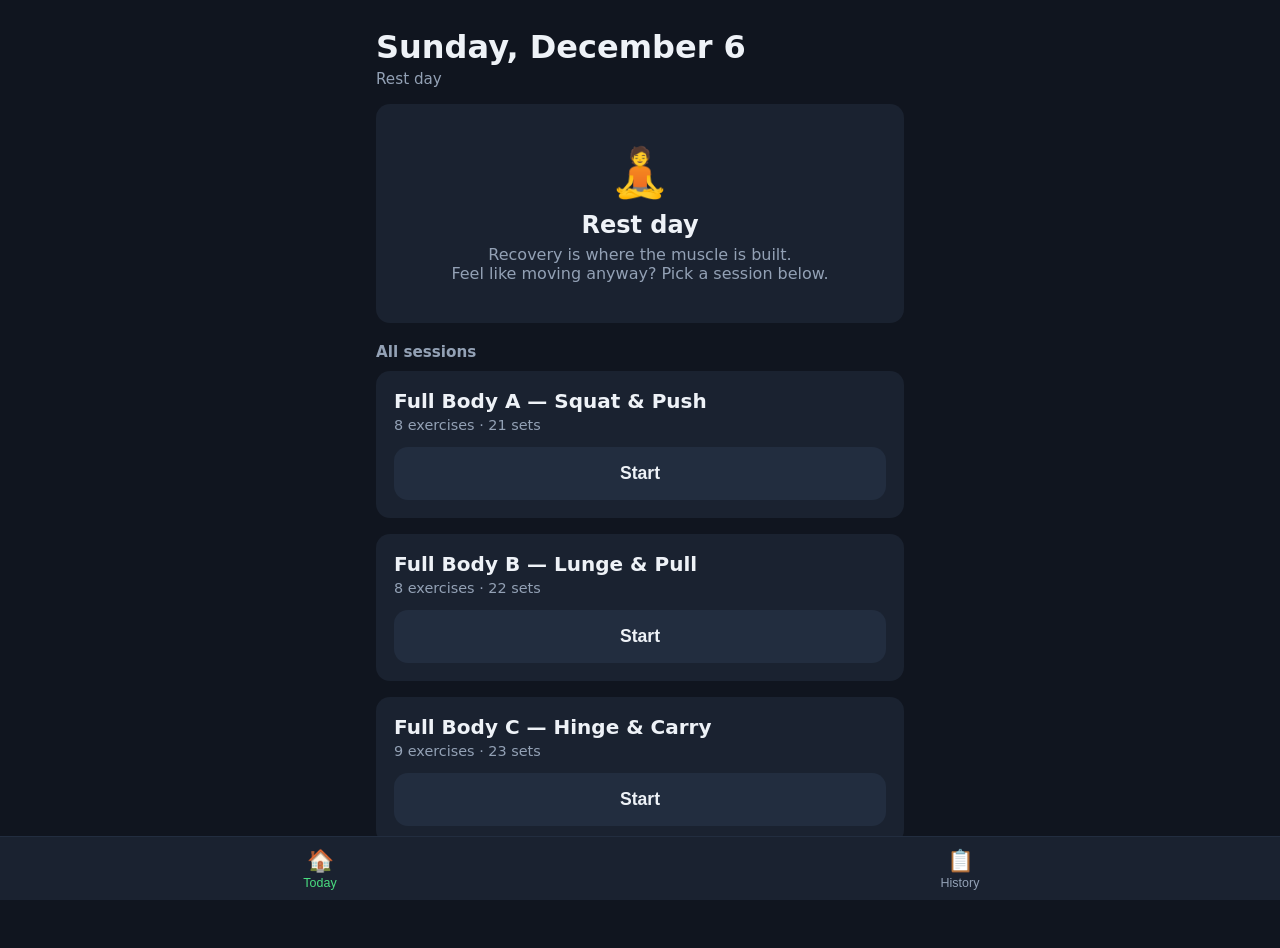
==== index.html @ 56bd041f "Home Trainer: personal AI-backed workout PWA Static web app: Today view, workout player (2-frame exe" ====
<!DOCTYPE html>
<html lang="en">
<head>
  <meta charset="UTF-8">
  <meta name="viewport" content="width=device-width, initial-scale=1.0, viewport-fit=cover">
  <meta name="theme-color" content="#10151f">
  <title>Home Trainer</title>
  <link rel="manifest" href="./manifest.json">
  <link rel="icon" href="./img/icon.svg" type="image/svg+xml">
  <link rel="apple-touch-icon" href="./img/icon-192.png">
  <link rel="stylesheet" href="./css/style.css">
</head>
<body>
  <main id="view-root">
    <!-- TODAY VIEW -->
    <section id="view-today" class="view">
      <header class="app-header">
        <h1 id="today-date">Today</h1>
        <p id="today-subtitle" class="subtitle"></p>
      </header>
      <div id="today-content"></div>
    </section>

    <!-- PLAYER VIEW -->
    <section id="view-player" class="view hidden">
      <div id="player-content"></div>
    </section>

    <!-- HISTORY VIEW -->
    <section id="view-history" class="view hidden">
      <header class="app-header">
        <h1>History</h1>
        <p class="subtitle">Your completed workouts</p>
      </header>
      <div id="history-content"></div>
      <div class="history-actions">
        <button id="btn-export" class="btn btn-secondary">Export JSON</button>
        <button id="btn-copy" class="btn btn-secondary">Copy to clipboard</button>
      </div>
    </section>
  </main>

  <nav id="bottom-nav">
    <button data-nav="today" class="nav-btn active">
      <span class="nav-icon">&#127968;</span><span>Today</span>
    </button>
    <button data-nav="history" class="nav-btn">
      <span class="nav-icon">&#128203;</span><span>History</span>
    </button>
  </nav>

  <script src="./js/timer.js"></script>
  <script src="./js/history.js"></script>
  <script src="./js/player.js"></script>
  <script src="./js/app.js"></script>
</body>
</html>
---- css/style.css ----
:root {
  --bg: #10151f;
  --surface: #1a2230;
  --surface-2: #222d3f;
  --text: #eef2f7;
  --text-dim: #93a1b5;
  --accent: #4ade80;
  --accent-dark: #16a34a;
  --warn: #fbbf24;
  --danger: #f87171;
  --radius: 14px;
  --nav-height: 64px;
}

* { margin: 0; padding: 0; box-sizing: border-box; }

html, body {
  background: var(--bg);
  color: var(--text);
  font-family: system-ui, -apple-system, "Segoe UI", Roboto, sans-serif;
  -webkit-tap-highlight-color: transparent;
}

body { min-height: 100vh; min-height: 100dvh; }

#view-root {
  max-width: 560px;
  margin: 0 auto;
  padding: 16px 16px calc(var(--nav-height) + 24px);
}

.hidden { display: none !important; }

.app-header { padding: 12px 0 16px; }
.app-header h1 { font-size: 1.6rem; }
.subtitle { color: var(--text-dim); font-size: 0.95rem; margin-top: 4px; }

/* ---------- buttons ---------- */
.btn {
  display: block;
  width: 100%;
  border: none;
  border-radius: var(--radius);
  padding: 16px;
  font-size: 1.1rem;
  font-weight: 600;
  cursor: pointer;
  color: #08110a;
  background: var(--accent);
  touch-action: manipulation;
}
.btn:active { transform: scale(0.98); }
.btn-secondary { background: var(--surface-2); color: var(--text); }
.btn-ghost { background: none; color: var(--text-dim); font-size: 0.95rem; padding: 10px; }
.btn-danger { background: var(--danger); color: #1d0505; }
.btn + .btn { margin-top: 10px; }

/* ---------- today view ---------- */
.session-card {
  background: var(--surface);
  border-radius: var(--radius);
  padding: 18px;
  margin-bottom: 16px;
}
.session-card h2 { font-size: 1.25rem; margin-bottom: 4px; }
.session-meta { color: var(--text-dim); font-size: 0.9rem; margin-bottom: 14px; }

.exercise-row {
  display: flex;
  align-items: center;
  gap: 12px;
  padding: 9px 0;
  border-bottom: 1px solid var(--surface-2);
}
.exercise-row:last-of-type { border-bottom: none; }
.exercise-thumb {
  width: 52px; height: 52px;
  border-radius: 8px;
  object-fit: cover;
  background: #fff;
  flex-shrink: 0;
}
.exercise-row .name { font-weight: 600; font-size: 0.98rem; }
.exercise-row .detail { color: var(--text-dim); font-size: 0.85rem; margin-top: 2px; }

.rest-day {
  text-align: center;
  padding: 40px 16px;
  background: var(--surface);
  border-radius: var(--radius);
  margin-bottom: 16px;
}
.rest-day .big { font-size: 3rem; margin-bottom: 10px; }
.rest-day p { color: var(--text-dim); margin-top: 6px; }

.other-sessions { margin-top: 20px; }
.other-sessions h3 { font-size: 0.95rem; color: var(--text-dim); margin-bottom: 10px; font-weight: 600; }

/* ---------- player ---------- */
.player-top {
  display: flex;
  justify-content: space-between;
  align-items: center;
  padding: 8px 0 12px;
}
.player-progress { color: var(--text-dim); font-size: 0.9rem; font-weight: 600; }

.progress-bar {
  height: 6px;
  background: var(--surface-2);
  border-radius: 3px;
  overflow: hidden;
  margin-bottom: 16px;
}
.progress-bar > div {
  height: 100%;
  background: var(--accent);
  border-radius: 3px;
  transition: width 0.4s ease;
}

.player-card {
  background: var(--surface);
  border-radius: var(--radius);
  padding: 18px;
  text-align: center;
}
.player-card h2 { font-size: 1.35rem; margin-bottom: 2px; }
.player-card .muscles { color: var(--text-dim); font-size: 0.85rem; margin-bottom: 12px; text-transform: capitalize; }

.anim-frame {
  width: 100%;
  max-width: 400px;
  aspect-ratio: 4 / 3;
  object-fit: contain;
  background: #fff;
  border-radius: 10px;
  margin: 0 auto 14px;
  display: block;
}

.set-info { font-size: 1.05rem; font-weight: 700; margin-bottom: 4px; }
.set-target {
  font-size: 2.2rem;
  font-weight: 800;
  color: var(--accent);
  margin: 6px 0;
}
.set-note { color: var(--warn); font-size: 0.92rem; margin-bottom: 10px; }

.stepper-row {
  display: flex;
  justify-content: center;
  gap: 18px;
  margin: 12px 0;
}
.stepper { display: flex; align-items: center; gap: 8px; }
.stepper label { color: var(--text-dim); font-size: 0.85rem; }
.stepper button {
  width: 44px; height: 44px;
  border-radius: 50%;
  border: none;
  background: var(--surface-2);
  color: var(--text);
  font-size: 1.4rem;
  cursor: pointer;
}
.stepper .value { min-width: 64px; font-size: 1.25rem; font-weight: 700; }

.timer-display {
  font-size: 4.2rem;
  font-weight: 800;
  font-variant-numeric: tabular-nums;
  margin: 8px 0;
}
.timer-display.resting { color: #7dd3fc; }
.timer-display.working { color: var(--accent); }

.rest-screen { text-align: center; padding: 30px 16px; }
.rest-screen h2 { color: var(--text-dim); font-weight: 600; margin-bottom: 6px; }
.next-up {
  background: var(--surface);
  border-radius: var(--radius);
  padding: 14px;
  margin: 18px 0;
  display: flex;
  align-items: center;
  gap: 12px;
  text-align: left;
}

.instructions {
  text-align: left;
  margin-top: 14px;
  color: var(--text-dim);
  font-size: 0.92rem;
  line-height: 1.5;
}
.instructions summary {
  cursor: pointer;
  color: var(--text);
  font-weight: 600;
  padding: 6px 0;
}
.instructions ol { padding-left: 20px; margin-top: 8px; }
.instructions li { margin-bottom: 6px; }

.player-actions { margin-top: 16px; }

.done-screen { text-align: center; padding: 30px 16px; }
.done-screen .big { font-size: 3.5rem; margin-bottom: 12px; }
.done-screen h2 { margin-bottom: 8px; }
.done-screen p { color: var(--text-dim); margin-bottom: 20px; }
.done-screen textarea {
  width: 100%;
  background: var(--surface);
  color: var(--text);
  border: 1px solid var(--surface-2);
  border-radius: 10px;
  padding: 12px;
  font-size: 1rem;
  font-family: inherit;
  min-height: 80px;
  margin-bottom: 16px;
}

/* ---------- history ---------- */
.history-entry {
  background: var(--surface);
  border-radius: var(--radius);
  padding: 14px 16px;
  margin-bottom: 12px;
}
.history-entry .date { font-weight: 700; }
.history-entry .session-name { color: var(--accent); font-size: 0.95rem; margin: 2px 0 8px; }
.history-entry .line { color: var(--text-dim); font-size: 0.88rem; padding: 2px 0; }
.history-entry .note { color: var(--warn); font-size: 0.88rem; margin-top: 6px; font-style: italic; }
.history-empty { color: var(--text-dim); text-align: center; padding: 40px 0; }
.history-actions { margin-top: 8px; }

/* ---------- bottom nav ---------- */
#bottom-nav {
  position: fixed;
  bottom: 0; left: 0; right: 0;
  height: var(--nav-height);
  background: var(--surface);
  border-top: 1px solid var(--surface-2);
  display: flex;
  padding-bottom: env(safe-area-inset-bottom);
}
.nav-btn {
  flex: 1;
  background: none;
  border: none;
  color: var(--text-dim);
  font-size: 0.78rem;
  display: flex;
  flex-direction: column;
  align-items: center;
  justify-content: center;
  gap: 2px;
  cursor: pointer;
}
.nav-btn.active { color: var(--accent); }
.nav-icon { font-size: 1.35rem; }

@media (min-width: 700px) {
  .app-header h1 { font-size: 2rem; }
  .timer-display { font-size: 5.5rem; }
}
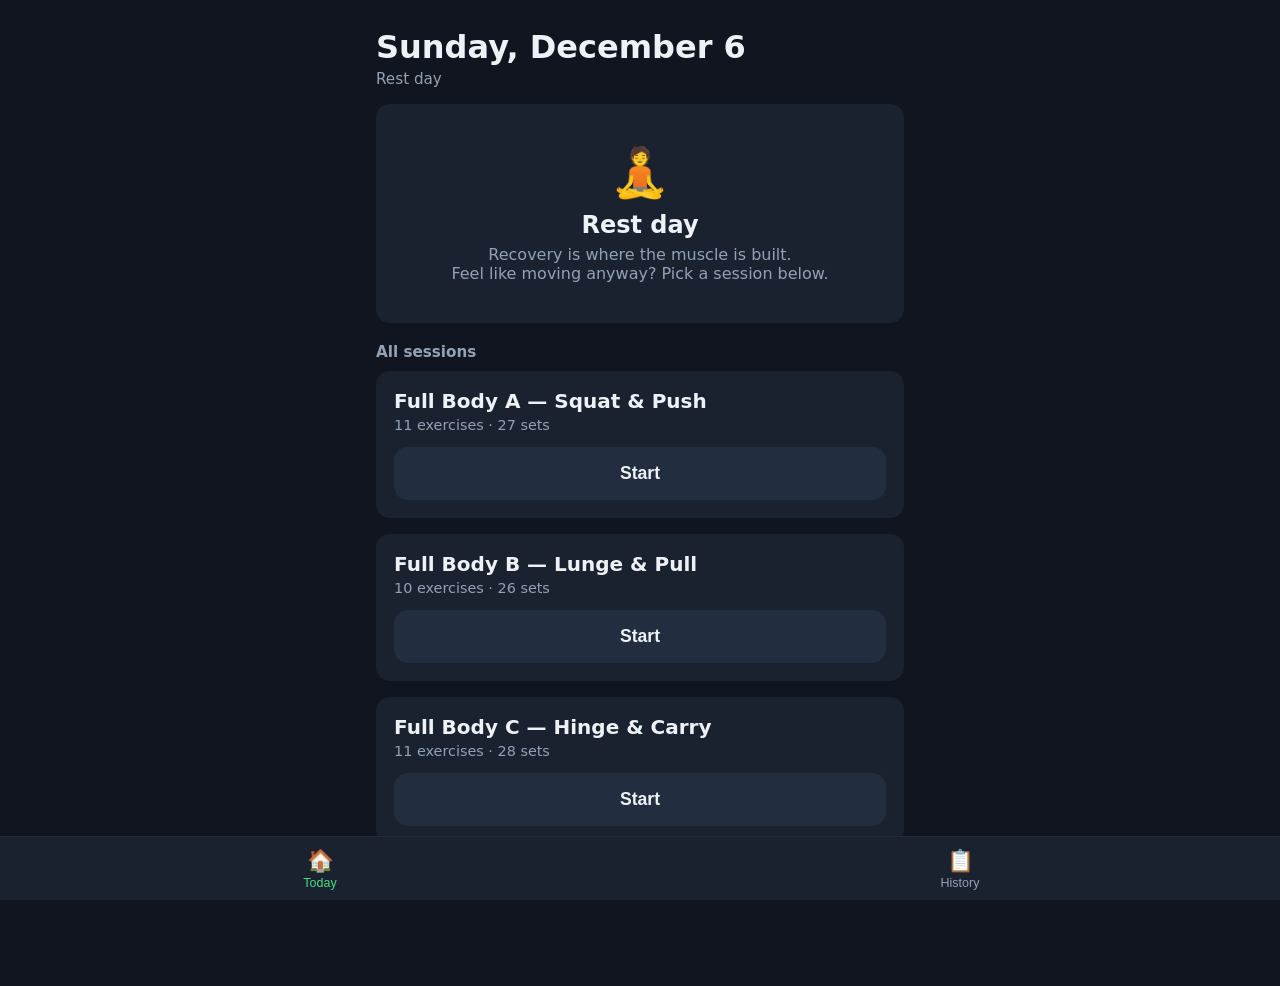
==== commit 6be3b021: "Cache-proof releases: ?v= asset busting + Cache-Control no-store A device kept showing v8 through ev" ====
--- a/index.html
+++ b/index.html
@@ -8,7 +8,8 @@
   <link rel="manifest" href="./manifest.json">
   <link rel="icon" href="./img/icon.svg" type="image/svg+xml">
   <link rel="apple-touch-icon" href="./img/icon-192.png">
-  <link rel="stylesheet" href="./css/style.css">
+  <!-- ?v= busts every HTTP/proxy cache on release; keep in sync with APP_VERSION -->
+  <link rel="stylesheet" href="./css/style.css?v=14">
 </head>
 <body>
   <main id="view-root">
@@ -49,9 +50,9 @@
     </button>
   </nav>
 
-  <script src="./js/timer.js"></script>
-  <script src="./js/history.js"></script>
-  <script src="./js/player.js"></script>
-  <script src="./js/app.js"></script>
+  <script src="./js/timer.js?v=14"></script>
+  <script src="./js/history.js?v=14"></script>
+  <script src="./js/player.js?v=14"></script>
+  <script src="./js/app.js?v=14"></script>
 </body>
 </html>
--- a/css/style.css
+++ b/css/style.css
@@ -207,6 +207,78 @@
 
 .player-actions { margin-top: 16px; }
 
+.gear-list { list-style: none; text-align: left; margin: 10px 0 4px; }
+.gear-item {
+  display: flex;
+  align-items: center;
+  gap: 12px;
+  padding: 13px 10px;
+  border-bottom: 1px solid var(--surface-2);
+  font-size: 1.05rem;
+  cursor: pointer;
+  user-select: none;
+}
+.gear-item:last-child { border-bottom: none; }
+.gear-check {
+  font-size: 1.3rem;
+  color: var(--text-dim);
+  width: 28px;
+  text-align: center;
+  flex-shrink: 0;
+}
+.gear-item.checked { color: var(--text-dim); }
+.gear-item.checked .gear-check { color: var(--accent); }
+
+.video-link {
+  display: block;
+  margin-top: 12px;
+  padding: 10px;
+  color: #7dd3fc;
+  text-decoration: none;
+  font-size: 0.95rem;
+  font-weight: 600;
+}
+
+.sync-banner {
+  display: block;
+  width: 100%;
+  background: #7c2d12;
+  color: #fed7aa;
+  padding: 12px 14px;
+  border: none;
+  border-radius: 12px;
+  margin-bottom: 14px;
+  text-decoration: none;
+  text-align: left;
+  font-size: 0.95rem;
+  font-family: inherit;
+  cursor: pointer;
+}
+
+.feel-block { margin: 14px 0 4px; }
+.feel-label { color: var(--text-dim); font-size: 0.9rem; margin-bottom: 8px; }
+.feel-row { display: flex; gap: 8px; justify-content: center; }
+.feel-btn {
+  flex: 1;
+  max-width: 130px;
+  padding: 12px 6px;
+  font-size: 0.95rem;
+  background: var(--surface-2);
+  color: var(--text);
+  border: 2px solid transparent;
+  border-radius: 12px;
+  cursor: pointer;
+}
+.feel-btn.sel { border-color: var(--accent); background: var(--surface); }
+
+.app-version {
+  text-align: center;
+  color: var(--text-dim);
+  font-size: 0.75rem;
+  padding: 18px 0 6px;
+  opacity: 0.7;
+}
+
 .done-screen { text-align: center; padding: 30px 16px; }
 .done-screen .big { font-size: 3.5rem; margin-bottom: 12px; }
 .done-screen h2 { margin-bottom: 8px; }
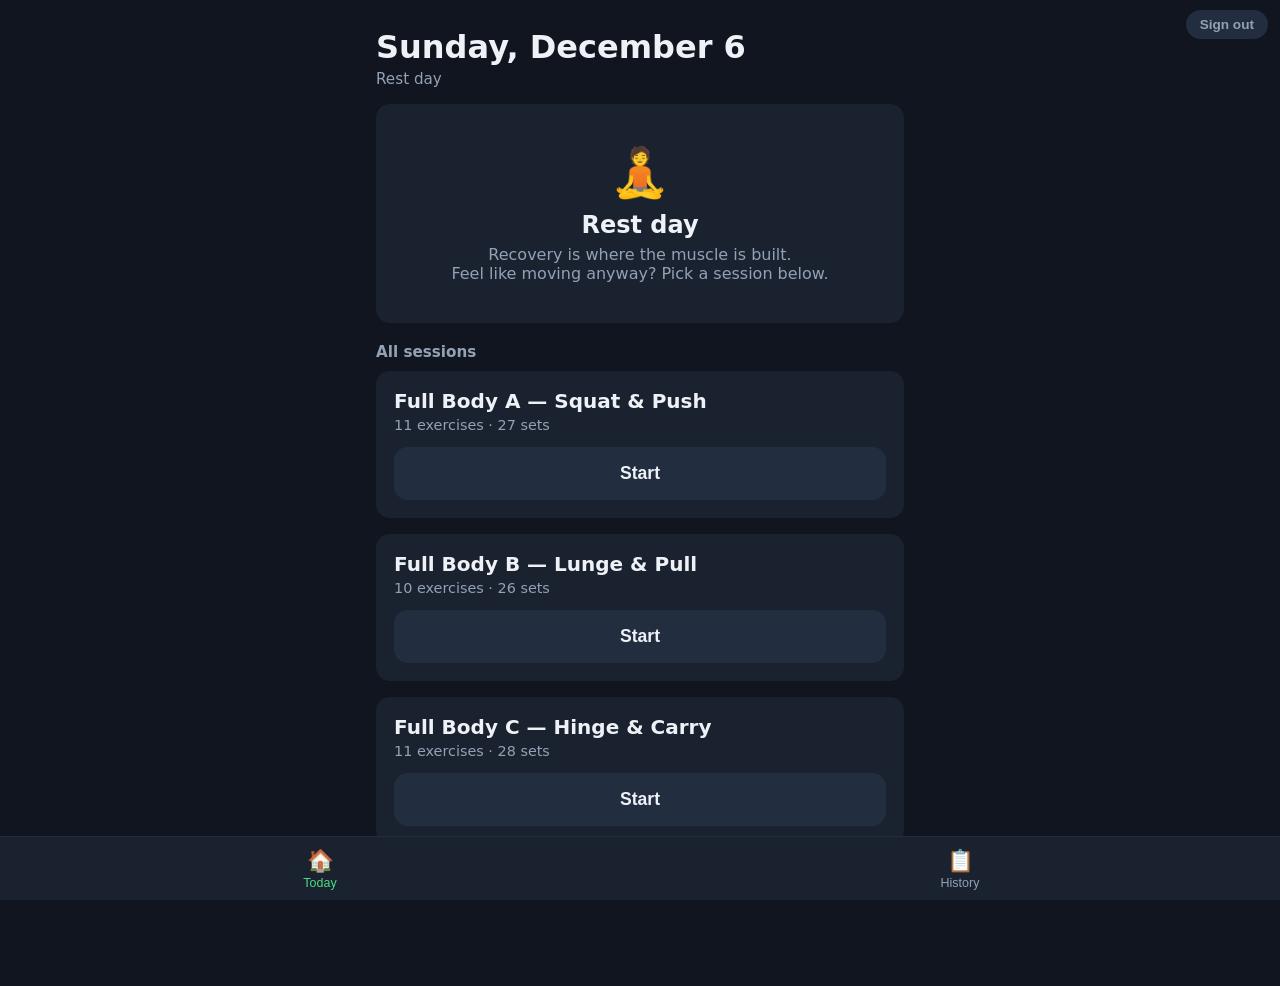
==== commit 806db72e: "Demo mode: public read-only app with sign in/out button For showing the app to others: the nginx bla" ====
--- a/index.html
+++ b/index.html
@@ -9,7 +9,7 @@
   <link rel="icon" href="./img/icon.svg" type="image/svg+xml">
   <link rel="apple-touch-icon" href="./img/icon-192.png">
   <!-- ?v= busts every HTTP/proxy cache on release; keep in sync with APP_VERSION -->
-  <link rel="stylesheet" href="./css/style.css?v=14">
+  <link rel="stylesheet" href="./css/style.css?v=15">
 </head>
 <body>
   <main id="view-root">
@@ -19,6 +19,7 @@
         <h1 id="today-date">Today</h1>
         <p id="today-subtitle" class="subtitle"></p>
       </header>
+      <button id="btn-auth" class="auth-btn"></button>
       <div id="today-content"></div>
     </section>
 
@@ -50,9 +51,9 @@
     </button>
   </nav>
 
-  <script src="./js/timer.js?v=14"></script>
-  <script src="./js/history.js?v=14"></script>
-  <script src="./js/player.js?v=14"></script>
-  <script src="./js/app.js?v=14"></script>
+  <script src="./js/timer.js?v=15"></script>
+  <script src="./js/history.js?v=15"></script>
+  <script src="./js/player.js?v=15"></script>
+  <script src="./js/app.js?v=15"></script>
 </body>
 </html>
--- a/css/style.css
+++ b/css/style.css
@@ -255,6 +255,31 @@
   cursor: pointer;
 }
 
+.auth-btn {
+  position: fixed;
+  top: calc(10px + env(safe-area-inset-top));
+  right: 12px;
+  z-index: 50;
+  padding: 7px 14px;
+  font-size: 0.85rem;
+  font-weight: 600;
+  background: var(--surface-2);
+  color: var(--text-dim);
+  border: none;
+  border-radius: 999px;
+  cursor: pointer;
+}
+
+.demo-banner {
+  background: #1e3a5f;
+  color: #93c5fd;
+  padding: 12px 14px;
+  border-radius: 12px;
+  margin-bottom: 14px;
+  font-size: 0.95rem;
+}
+.demo-note { color: var(--text-dim); margin: 10px 0; }
+
 .feel-block { margin: 14px 0 4px; }
 .feel-label { color: var(--text-dim); font-size: 0.9rem; margin-bottom: 8px; }
 .feel-row { display: flex; gap: 8px; justify-content: center; }
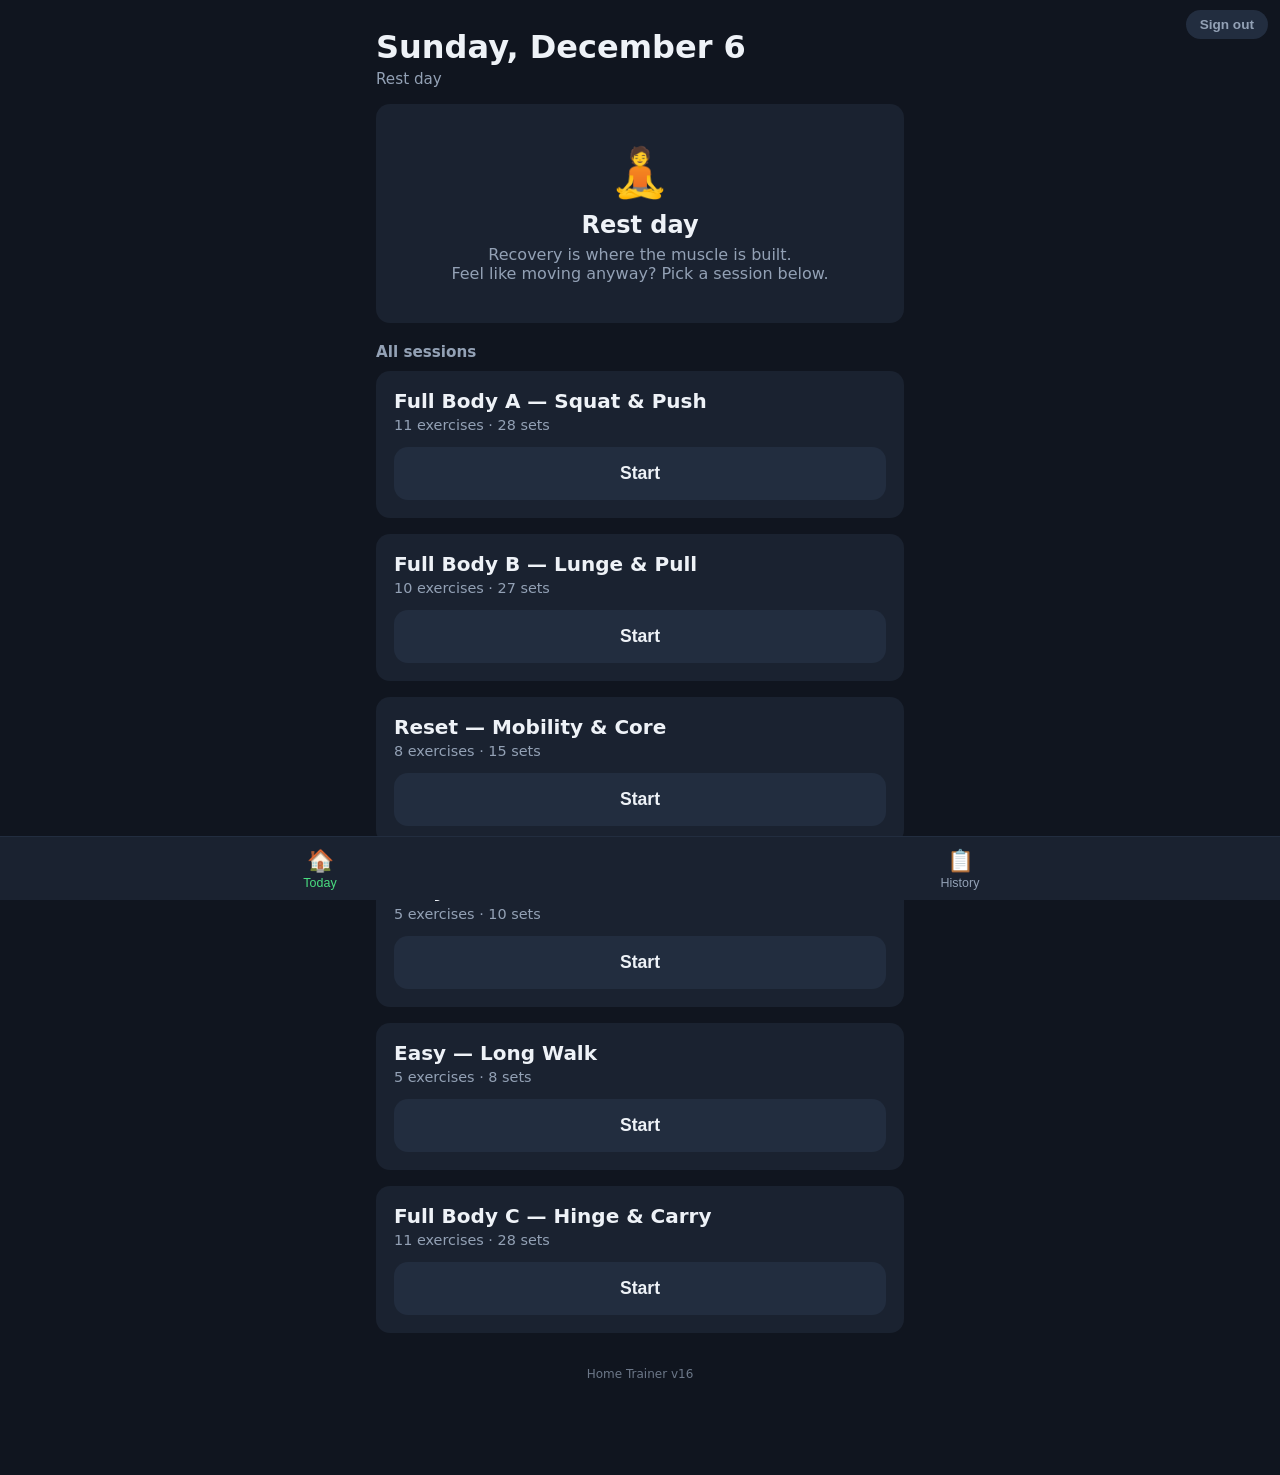
==== commit 95727fa1: "Six days, three hard: add mobility, walk and long-walk easy days The user asked whether 6 days would" ====
--- a/index.html
+++ b/index.html
@@ -9,7 +9,7 @@
   <link rel="icon" href="./img/icon.svg" type="image/svg+xml">
   <link rel="apple-touch-icon" href="./img/icon-192.png">
   <!-- ?v= busts every HTTP/proxy cache on release; keep in sync with APP_VERSION -->
-  <link rel="stylesheet" href="./css/style.css?v=15">
+  <link rel="stylesheet" href="./css/style.css?v=16">
 </head>
 <body>
   <main id="view-root">
@@ -51,9 +51,9 @@
     </button>
   </nav>
 
-  <script src="./js/timer.js?v=15"></script>
-  <script src="./js/history.js?v=15"></script>
-  <script src="./js/player.js?v=15"></script>
-  <script src="./js/app.js?v=15"></script>
+  <script src="./js/timer.js?v=16"></script>
+  <script src="./js/history.js?v=16"></script>
+  <script src="./js/player.js?v=16"></script>
+  <script src="./js/app.js?v=16"></script>
 </body>
 </html>
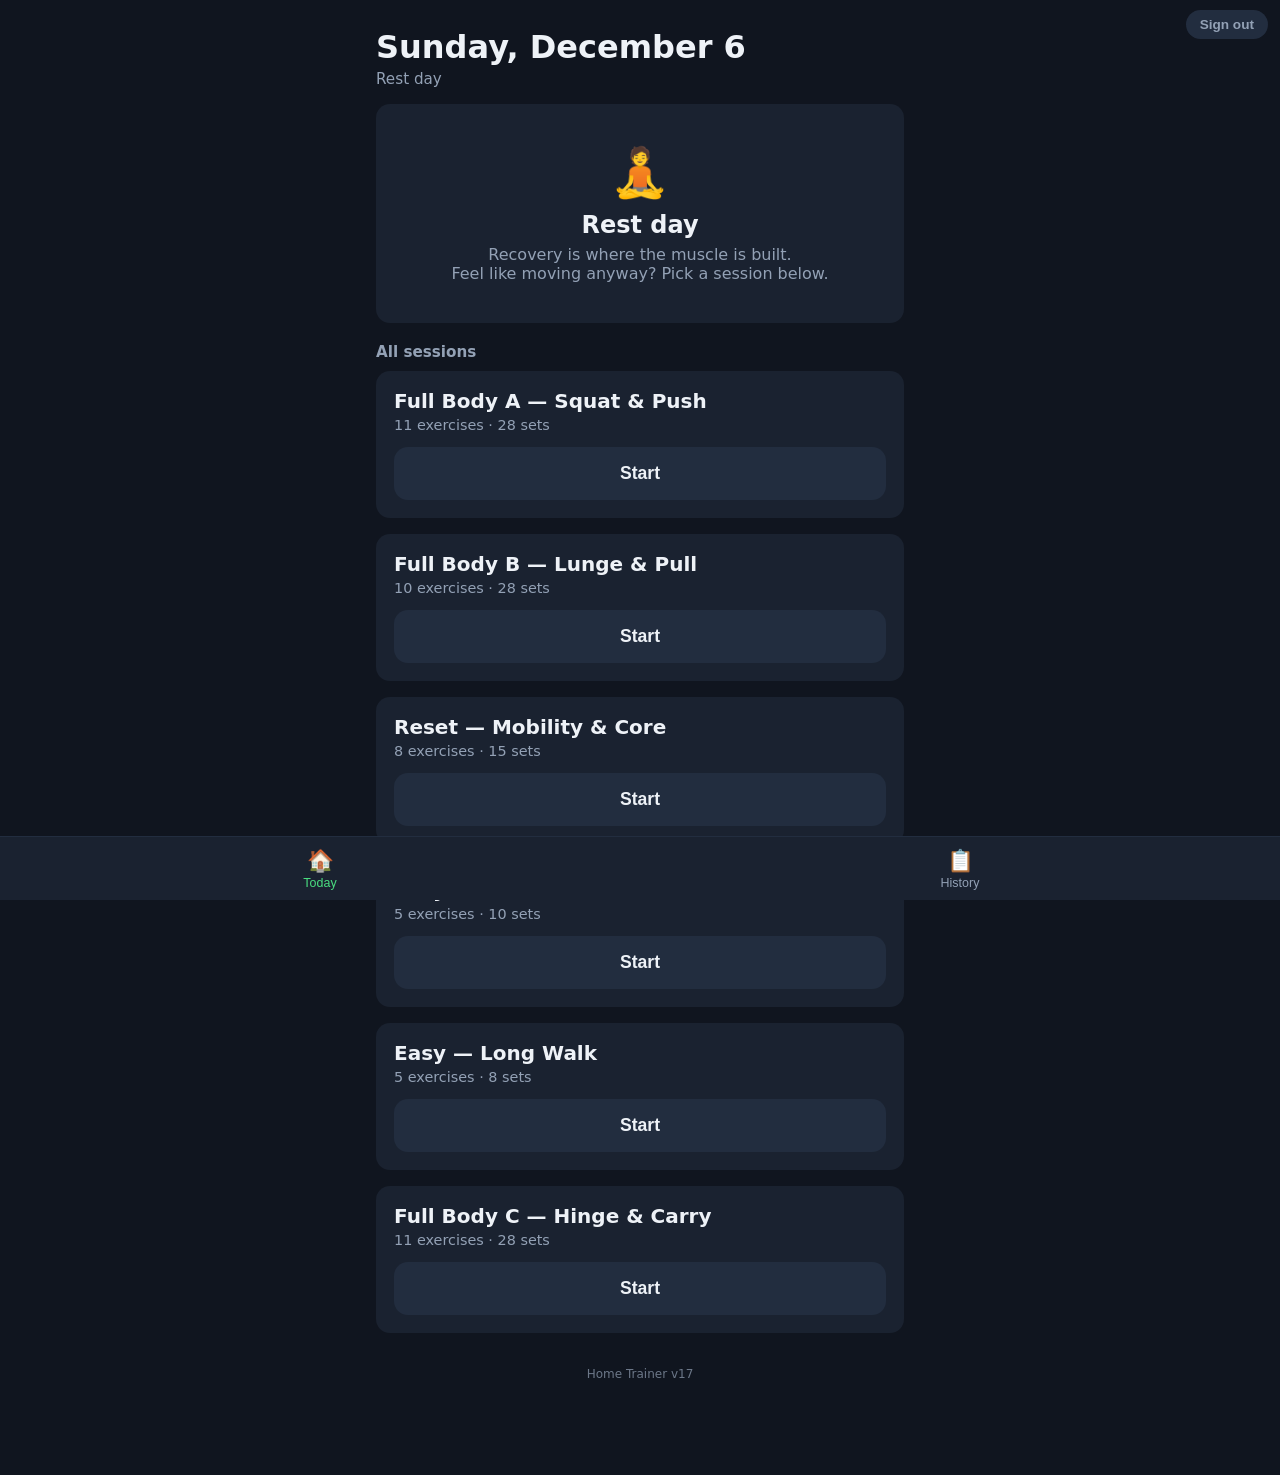
==== commit b0fea03c: "Rest screen: show the next exercise in full so it can be prepared for Rest was dead time showing onl" ====
--- a/index.html
+++ b/index.html
@@ -9,7 +9,7 @@
   <link rel="icon" href="./img/icon.svg" type="image/svg+xml">
   <link rel="apple-touch-icon" href="./img/icon-192.png">
   <!-- ?v= busts every HTTP/proxy cache on release; keep in sync with APP_VERSION -->
-  <link rel="stylesheet" href="./css/style.css?v=16">
+  <link rel="stylesheet" href="./css/style.css?v=17">
 </head>
 <body>
   <main id="view-root">
@@ -51,9 +51,9 @@
     </button>
   </nav>
 
-  <script src="./js/timer.js?v=16"></script>
-  <script src="./js/history.js?v=16"></script>
-  <script src="./js/player.js?v=16"></script>
-  <script src="./js/app.js?v=16"></script>
+  <script src="./js/timer.js?v=17"></script>
+  <script src="./js/history.js?v=17"></script>
+  <script src="./js/player.js?v=17"></script>
+  <script src="./js/app.js?v=17"></script>
 </body>
 </html>
--- a/css/style.css
+++ b/css/style.css
@@ -82,6 +82,9 @@
 }
 .exercise-row .name { font-weight: 600; font-size: 0.98rem; }
 .exercise-row .detail { color: var(--text-dim); font-size: 0.85rem; margin-top: 2px; }
+/* Rest screen: what's coming, so it can be read while recovering */
+.next-up .detail { color: var(--accent); font-size: 1rem; font-weight: 600; margin-top: 3px; }
+.rest-screen .set-note { text-align: left; }
 
 .rest-day {
   text-align: center;
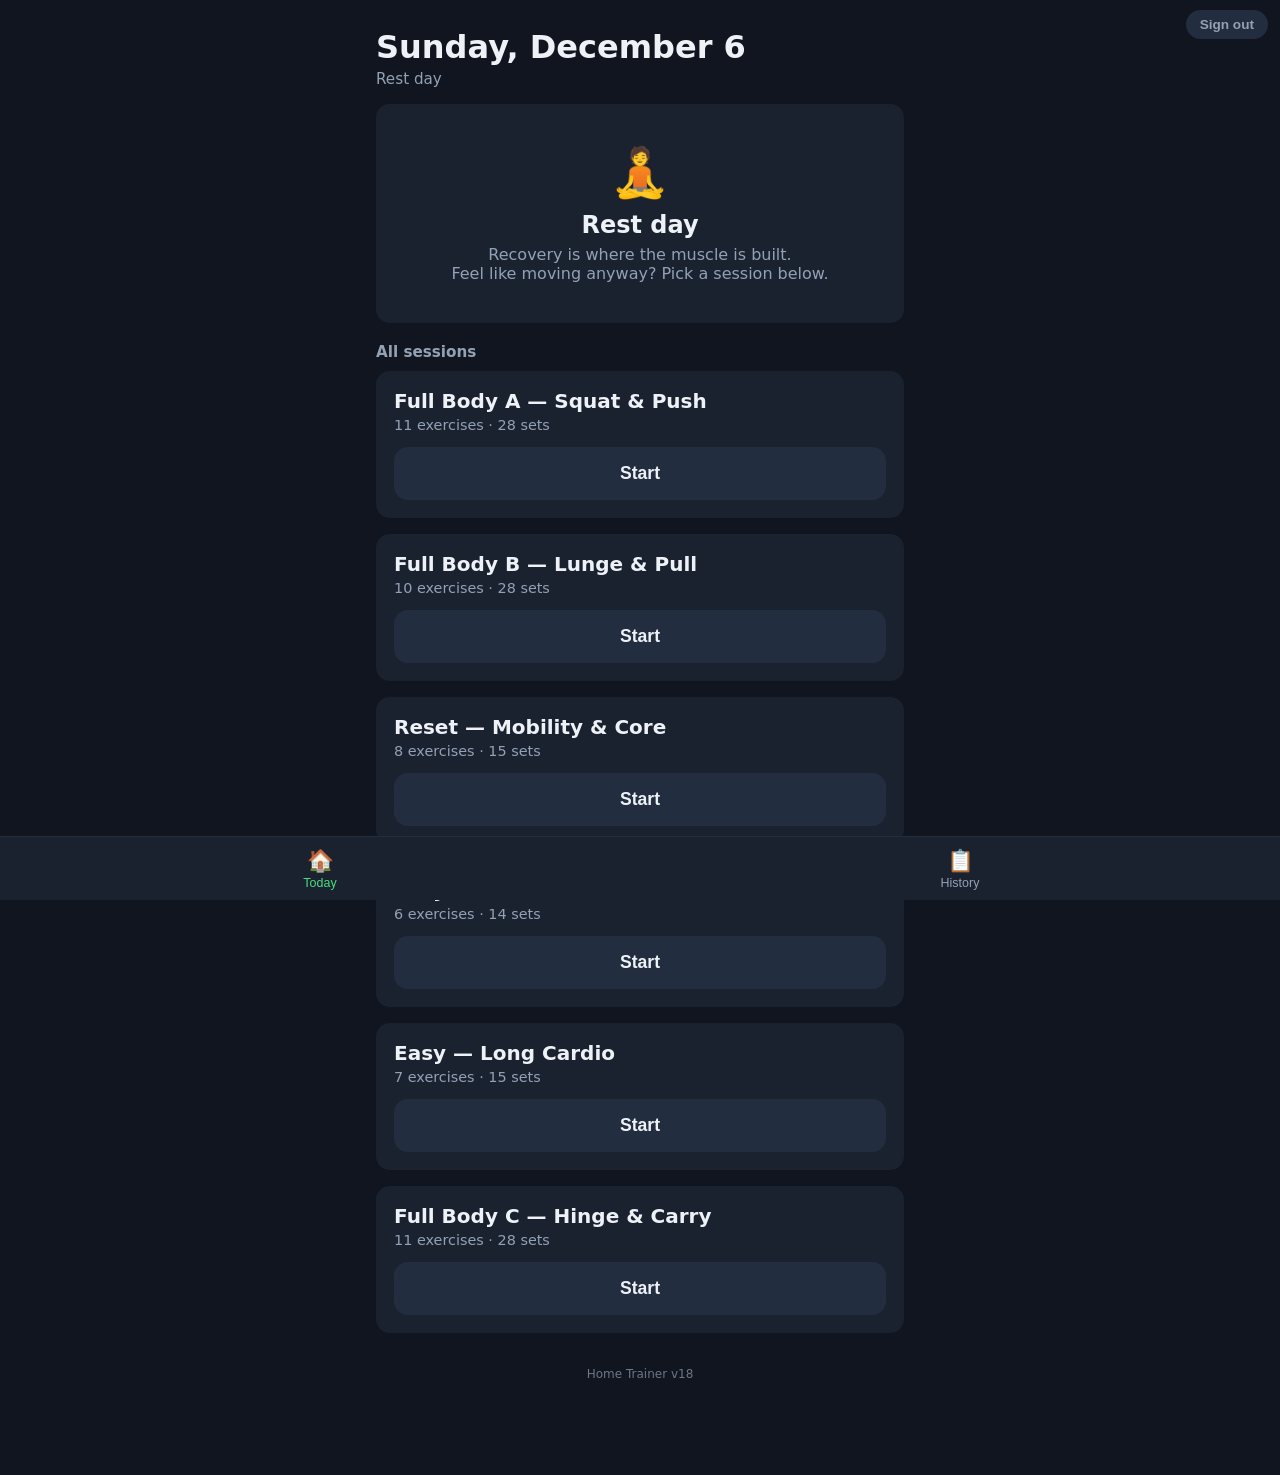
==== commit c6aced43: "Rainy season: move easy-day cardio indoors to stair climbing Walks are not an option during the mons" ====
--- a/index.html
+++ b/index.html
@@ -9,7 +9,7 @@
   <link rel="icon" href="./img/icon.svg" type="image/svg+xml">
   <link rel="apple-touch-icon" href="./img/icon-192.png">
   <!-- ?v= busts every HTTP/proxy cache on release; keep in sync with APP_VERSION -->
-  <link rel="stylesheet" href="./css/style.css?v=17">
+  <link rel="stylesheet" href="./css/style.css?v=18">
 </head>
 <body>
   <main id="view-root">
@@ -51,9 +51,9 @@
     </button>
   </nav>
 
-  <script src="./js/timer.js?v=17"></script>
-  <script src="./js/history.js?v=17"></script>
-  <script src="./js/player.js?v=17"></script>
-  <script src="./js/app.js?v=17"></script>
+  <script src="./js/timer.js?v=18"></script>
+  <script src="./js/history.js?v=18"></script>
+  <script src="./js/player.js?v=18"></script>
+  <script src="./js/app.js?v=18"></script>
 </body>
 </html>
